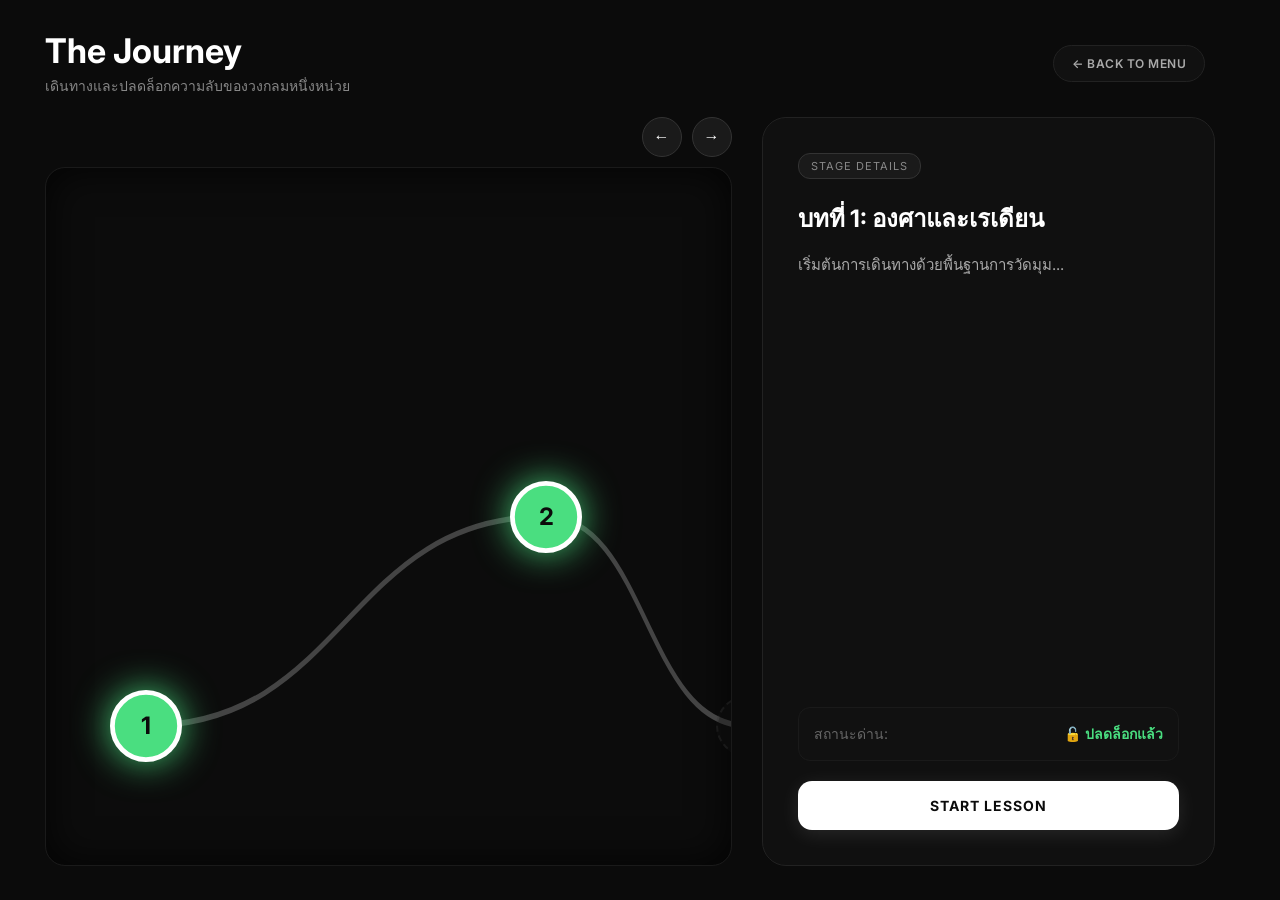
==== learn.html @ 532baa0c "Add files via upload" ====
<!DOCTYPE html>
<html lang="th">
<head>
    <meta charset="UTF-8">
    <meta name="viewport" content="width=device-width, initial-scale=1.0">
    <title>Trig - Pathway Map</title>
    <link rel="stylesheet" href="style/learn.css">
    <link href="https://fonts.googleapis.com/css2?family=Inter:wght@400;500;700&display=swap" rel="stylesheet">
</head>
<body>


    <main class="hero">
        <div class="container map-wrapper">
            
            <div class="top-row">
                <div class="title-text">
                    <h1>The Journey</h1>
                    <p>เดินทางและปลดล็อกความลับของวงกลมหนึ่งหน่วย</p>
                </div>

                <button class="btn-back" onclick="goBack()">← BACK TO MENU</button>
            </div>

            <div class="split-container">
                
                <div class="map-section">
                    <div class="scroll-controls">
                        <button class="btn-scroll" onclick="navigateLesson(-1)" title="ด่านก่อนหน้า">←</button>
                        <button class="btn-scroll" onclick="navigateLesson(1)" title="ด่านถัดไป">→</button>
                    </div>

                    <div class="map-scroll-window" id="mapScrollWindow">
                        <div class="map-area">
                            <svg class="map-path" viewBox="0 0 2000 500" preserveAspectRatio="none">
                                <path d="M 100 400 C 300 400, 300 250, 500 250 C 600 250, 600 400, 700 400 C 800 400, 800 150, 900 150 C 1100 150, 1100 350, 1300 350 C 1500 350, 1500 200, 1700 200 C 1800 200, 1850 300, 1900 300" 
                                      fill="none" stroke="#444" stroke-width="4" />
                            </svg>

                            <button class="map-node unlocked" style="left: 5%; top: 80%;" data-title="บทที่ 1" onclick="selectLesson(1)">1</button>
                            <button class="map-node active" style="left: 25%; top: 50%;" data-title="บทที่ 2" onclick="selectLesson(2)">2</button>
                            <button class="map-node locked" style="left: 35%; top: 80%;" data-title="บทที่ 3" onclick="selectLesson(3)">3</button>
                            <button class="map-node locked" style="left: 45%; top: 30%;" data-title="บทที่ 4" onclick="selectLesson(4)">4</button>
                            <button class="map-node locked" style="left: 65%; top: 70%;" data-title="บทที่ 5" onclick="selectLesson(5)">5</button>
                            <button class="map-node locked" style="left: 85%; top: 40%;" data-title="บทที่ 6" onclick="selectLesson(6)">6</button>
                            <button class="map-node treasure locked" style="left: 95%; top: 60%;" data-title="บททดสอบสุดท้าย" onclick="selectLesson(7)">X</button>
                        </div>
                    </div>
                </div>

                <div class="info-section">
                    <div class="info-badge">STAGE DETAILS</div>
                    <h2 id="infoTitle">เลือกบทเรียน</h2>
                    <p id="infoDesc">คลิกเลือกตัวเลขด่านบนแผนที่ทางฝั่งซ้าย เพื่อดูรายละเอียดเนื้อหาและเงื่อนไขการเข้าเรียน</p>
                    
                    <div class="info-status-box">
                        <span class="status-label">สถานะด่าน:</span>
                        <span id="infoStatus" class="status-value">-</span>
                    </div>

                    <button class="btn-start-disabled" id="btnStartLesson" onclick="startCurrentLesson()">
                        START LESSON
                    </button>
                </div>

            </div>
        </div>
    </main>

    <script src="script.js"></script>
</body>
</html>
---- style/learn.css ----
/* =========================================
   1. THE SETUP & GLOBALS
   ========================================= */
   html {
    background-color: #0b0b0b; /* ล็อกสีพื้นหลังสุดให้เป็นสีดำกลมกลืนกับตัวเว็บ */
}
/* ใส่ไว้ส่วนบนๆ ของไฟล์ CSS */
body {
    opacity: 0; /* สั่งให้ซ่อนไว้ก่อนตั้งแต่ยังไม่เริ่มวาดหน้า */
    animation: fadeIn 0.4s ease-out forwards; /* เรียกใช้แอนิเมชันให้สว่างขึ้น */
}

@keyframes fadeIn {
    from { opacity: 0; }
    to { opacity: 1; }
}
* {
    box-sizing: border-box;
}
body {
    margin: 0;
    font-family: 'Inter', sans-serif;
    background-color: #0b0b0b;
    color: #eee;
    overflow: hidden; 
    width: 100vw;       /* 🔴 ล็อกความกว้างตัวบอร์ดี้เท่าหน้าจอจริง */
    height: 100vh; 
    display: flex;
    flex-direction: column;
    -webkit-user-select: none;
    user-select: none;
}

body::before {
    content: '';
    position: fixed;
    top: 0; left: 0; width: 100%; height: 100%;
    background-image: linear-gradient(#1a1a1a 1px, transparent 1px), linear-gradient(90deg, #1a1a1a 1px, transparent 1px);
    background-size: 50px 50px;
    opacity: 0.15; z-index: -2;
    z-index: -2;
}

/* =========================================
   2. TOP ROW: จัดเนื้อหาแยกฝั่งซ้าย - ขวา
   ========================================= */
.top-row {
    display: flex;
    justify-content: space-between; 
    align-items: center;           
    width: 100%;                   
    margin-top: 0; 
    margin-bottom: 20px;     
    padding-right: 10px; /* 🟢 ดึงปุ่ม BACK TO MENU ให้ห่างขอบขวาเพิ่มขึ้นอีกหน่อย */
    text-align: left;              
    flex-shrink: 0;                
}

.title-text h1 {
    font-size: 34px;
    font-weight: 700;
    margin: 0 0 4px 0;       
    color: #fff;
}

.title-text p {
    color: #888;
    margin: 0;
    font-size: 14px;
}

.btn-back {
    background: #111;
    color: #aaa;
    border: 1px solid #222;
    padding: 10px 18px;
    border-radius: 20px;
    font-size: 12px;
    font-weight: 600;
    letter-spacing: 0.5px;
    cursor: pointer;
    transition: all 0.3s ease;
    font-family: 'Inter', sans-serif;
    white-space: nowrap; 
}

.btn-back:hover {
    background: #ffffff;
    color: #0b0b0b;
    border-color: #ffffff;
    box-shadow: 0 4px 15px rgba(255, 255, 255, 0.1);
}

/* =========================================
   3. MAP CONTAINER, SPLIT LAYOUT & SCROLL
   ========================================= */
.hero {
    width: 100vw;                  
    height: 100vh;                 
    display: flex; 
    flex-direction: column;
    justify-content: flex-start; 
    align-items: stretch;          
    
    /* 🟢 ปรับตรงนี้: เพิ่ม padding ฝั่งขวา (ตัวเลขที่สอง) จาก 40px เป็น 60px หรือ 70px */
    /* เรียงลำดับเป็น: บน(30px) ขวา(65px) ล่าง(24px) ซ้าย(45px) */
    padding: 30px 65px 24px 45px;  
    
    overflow: hidden; 
}

.map-wrapper {
    width: 100%; 
    height: 100%; 
    display: flex; 
    flex-direction: column; 
    align-items: stretch;          /* 🔴 เปลี่ยนเป็น stretch เพื่อคุมระเบียบแถว */
    animation: fadeUp 0.8s ease-out forwards;
    min-height: 0; 
    min-width: 0;                  /* 🔴 ป้องกันการขยายตัวเกินขอบเขต Flex */
}

@keyframes fadeUp {
    from { opacity: 0; transform: translateY(20px); }
    to { opacity: 1; transform: translateY(0); }
}

/* กล่องแบ่งโครงสร้างหน้าจอ ซ้าย/ขวา */
.split-container {
    display: flex;
    width: 100%;
    gap: 30px;
    flex-grow: 1;
    min-height: 0;                 /* ล็อกความสูงไม่ให้เกินขอบล่างหน้าจอ */
    min-width: 0;                  /* 🔴 ป้องกันแผนที่ด้านในดันความกว้างกล่องแตก */
    margin-bottom: 10px;
}

/* โซนแผนที่ (ฝั่งซ้าย) */
.map-section {
    flex: 1.8; 
    display: flex;
    flex-direction: column;
    min-width: 0;
    min-height: 0;                 /* 🔴 ล็อกความสูงฝั่งซ้าย */
}

/* ปุ่มลูกศรควบคุมการเลื่อน */
.scroll-controls {
    display: flex;
    gap: 10px;
    margin-bottom: 10px;
    justify-content: flex-end; 
    flex-shrink: 0;                /* ห้ามปุ่มลูกศรโดนบีบแบน */
}

.btn-scroll {
    background-color: #1a1a1a;
    color: #fff;
    border: 1px solid #333;
    width: 40px;
    height: 40px;
    border-radius: 50%;
    cursor: pointer;
    font-size: 16px;
    display: flex;
    align-items: center;
    justify-content: center;
    transition: all 0.3s ease;
}

.btn-scroll:hover {
    background-color: #ffffff;
    color: #0b0b0b;
    border-color: #ffffff;
}

/* กรอบเลื่อนหน้าต่างแผนที่ */
.map-scroll-window {
    width: 100%;
    flex-grow: 1;
    overflow-x: auto;  
    overflow-y: hidden;
    border-radius: 20px;
    background-color: rgba(15, 15, 15, 0.5);
    border: 1px solid #1a1a1a;
    box-shadow: inset 0 0 40px rgba(0,0,0,0.8); 
    min-height: 0;                 /* 🔴 เปิดทางให้ระบบ Scroll ทำงานได้อย่างถูกต้อง */
}

/* ตกแต่งแถบเลื่อนเฉพาะฝั่งแผนที่ */
.map-scroll-window::-webkit-scrollbar { height: 6px; }
.map-scroll-window::-webkit-scrollbar-track { background: #0f0f0f; border-radius: 10px; }
.map-scroll-window::-webkit-scrollbar-thumb { background: #222; border-radius: 10px; }
.map-scroll-window::-webkit-scrollbar-thumb:hover { background: #444; }

.map-area {
    position: relative;
    width: 2000px; 
    height: 100%; 
}

.map-path {
    position: absolute;
    top: 0; left: 0;
    width: 100%; height: 100%;
    z-index: 1;
}

/* =========================================
   4. INFO PANEL (กล่องข้อมูลฝั่งขวา)
   ========================================= */
.info-section {
    flex: 1; 
    background: rgba(20, 20, 20, 0.6);
    border: 1px solid #222;
    border-radius: 24px;
    padding: 35px;
    display: flex;
    flex-direction: column;
    align-items: flex-start;
    text-align: left;
    backdrop-filter: blur(10px);
    min-height: 0;
    min-width: 0;                  /* 🔴 ป้องกันกล่องข้อมูลโดนบีบหาย */
}

.info-badge {
    font-size: 11px;
    color: #888;
    background: #1a1a1a;
    padding: 5px 12px;
    border-radius: 12px;
    border: 1px solid #333;
    margin-bottom: 20px;
    letter-spacing: 1px;
    flex-shrink: 0;
}

.info-section h2 {
    font-size: 24px;
    font-weight: 700;
    margin: 0 0 15px 0;
    color: #fff;
    flex-shrink: 0;
}

.info-section p {
    font-size: 15px;
    color: #aaa;
    line-height: 1.6;
    margin: 0 0 25px 0;
    flex-grow: 1; 
    overflow-y: auto; 
}

.info-status-box {
    width: 100%;
    background: #111;
    border: 1px solid #1a1a1a;
    border-radius: 12px;
    padding: 15px;
    display: flex;
    justify-content: space-between;
    align-items: center;
    margin-bottom: 20px;
    flex-shrink: 0;
}

.status-label { font-size: 14px; color: #666; }
.status-value { font-size: 14px; font-weight: 600; }

/* ดีไซน์ปุ่มกดเริ่มบทเรียนด้านล่างสุด */
.btn-start-disabled {
    width: 100%;
    padding: 16px;
    border-radius: 14px;
    font-size: 14px;
    font-weight: 700;
    letter-spacing: 1px;
    border: none;
    background-color: #222;
    color: #555;
    cursor: not-allowed;
    transition: all 0.3s ease;
    font-family: 'Inter', sans-serif;
    flex-shrink: 0;
}

.btn-start-active {
    width: 100%;
    padding: 16px;
    border-radius: 14px;
    font-size: 14px;
    font-weight: 700;
    letter-spacing: 1px;
    border: none;
    background-color: #ffffff;
    color: #0b0b0b;
    cursor: pointer;
    transition: all 0.3s ease;
    font-family: 'Inter', sans-serif;
    box-shadow: 0 4px 20px rgba(255, 255, 255, 0.1);
    flex-shrink: 0;
}

.btn-start-active:hover {
    transform: translateY(-2px);
    box-shadow: 0 6px 25px rgba(255, 255, 255, 0.2);
}

/* =========================================
   5. MAP NODES (จุดบนแผนที่ยังใช้โค้ดเดิม)
   ========================================= */
.map-node {
    position: absolute;
    width: 60px; height: 60px;
    border-radius: 50%;
    transform: translate(-50%, -50%);
    z-index: 2;
    display: flex; justify-content: center; align-items: center;
    font-size: 20px; font-weight: 700;
    font-family: 'Inter', sans-serif;
    cursor: pointer;
    transition: all 0.3s ease;
}
.map-node.unlocked { background-color: #0b0b0b; color: #fff; border: 2px solid #fff; }
.map-node.unlocked:hover { background-color: #1a1a1a; transform: translate(-50%, -50%) scale(1.1); }
.map-node.active { background-color: #fff; color: #0b0b0b; border: none; box-shadow: 0 0 20px rgba(255, 255, 255, 0.4); animation: pulse 2s infinite; }
.map-node.active:hover { transform: translate(-50%, -50%) scale(1.15); }

@keyframes pulse {
    0% { box-shadow: 0 0 0 0 rgba(255, 255, 255, 0.4); }
    70% { box-shadow: 0 0 0 15px rgba(255, 255, 255, 0); }
    100% { box-shadow: 0 0 0 0 rgba(255, 255, 255, 0); }
}

.map-node.locked { background-color: #0b0b0b; color: #444; border: 2px dashed #444; cursor: not-allowed; }
.map-node.treasure { font-family: serif; font-size: 28px; background-color: transparent; border: none; color: #444; }

.map-node::after { display: none; }


/* =========================================
   🌟 MARKER อัปเกรด: มาร์กด่านปัจจุบันให้เห็นชัดเจนแบบถาวร
   ========================================= */
.map-node.active {
    background-color: #4ade80 !important; /* เปลี่ยนเป็นสีเขียวสว่างเด่นๆ */
    color: #0b0b0b !important; /* ตัวหนังสือสีดำให้ตัดกัน */
    border: 4px solid #ffffff !important; /* ขอบหนาสีขาว */
    box-shadow: 0 0 30px rgba(74, 222, 128, 0.9) !important; /* แสงเรืองรองรอบๆ */
    transform: translate(-50%, -50%) scale(1.2) !important; /* ขยายขนาดวงกลมค้างไว้ */
    z-index: 10 !important; /* ดันให้อยู่เลเยอร์หน้าสุดเสมอ */
}

/* 📍 เพิ่มหมุดลอยเด้งๆ ชี้เป้าด่านที่เลือกไว้ */
.map-node.active::before {
    position: absolute;
    top: -45px;
    font-size: 28px;
    animation: floatPin 1.5s ease-in-out infinite; /* สั่งให้เด้งขึ้นลงสมูทๆ */
    filter: drop-shadow(0 4px 6px rgba(0,0,0,0.5));
}

/* แอนิเมชันสำหรับหมุดเด้ง */
@keyframes floatPin {
    0%, 100% { transform: translateY(0); }
    50% { transform: translateY(-10px); }
}
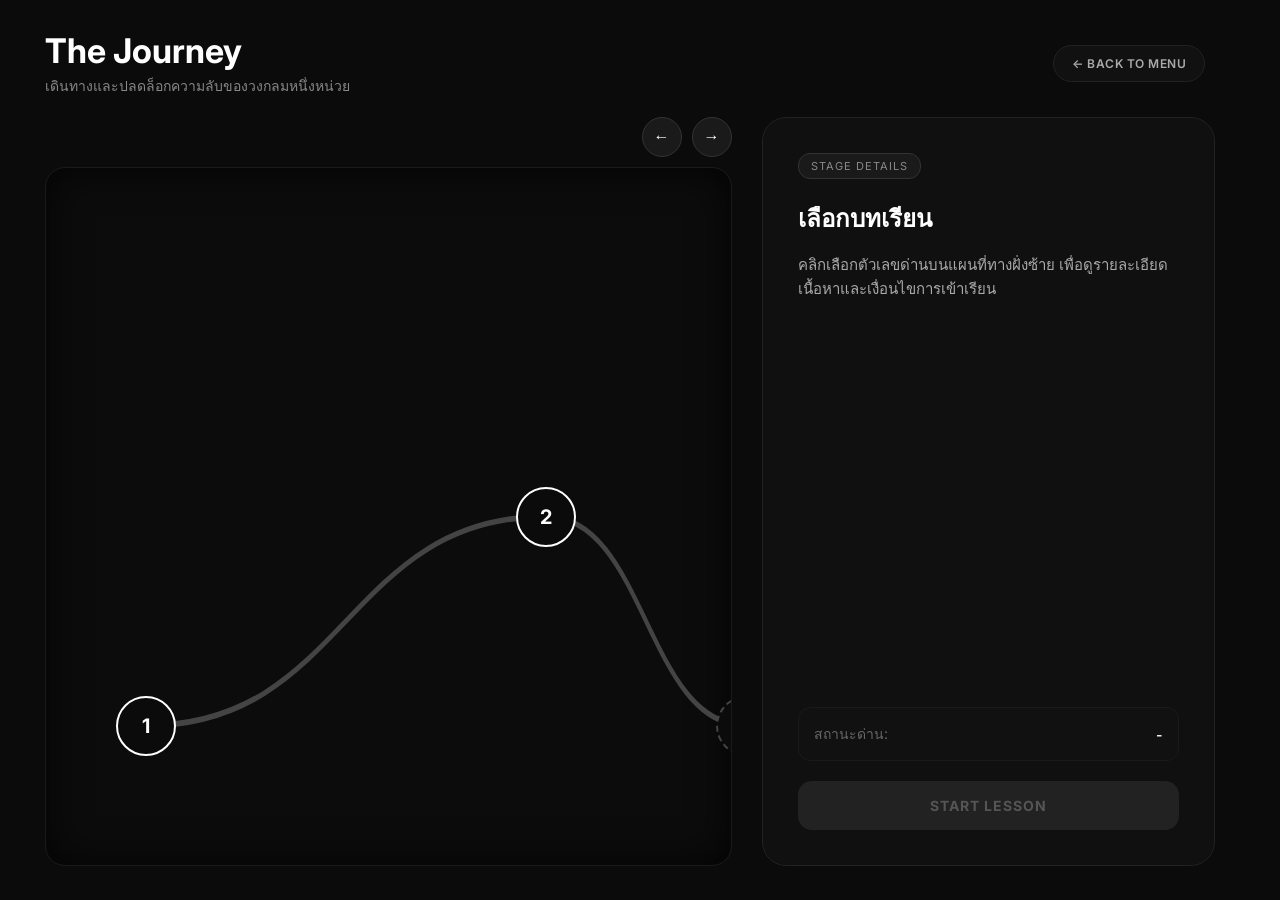
==== commit 345c6494: "Add files via upload" ====
--- a/learn.html
+++ b/learn.html
@@ -26,11 +26,13 @@
                 
                 <div class="map-section">
                     <div class="scroll-controls">
-                        <button class="btn-scroll" onclick="navigateLesson(-1)" title="ด่านก่อนหน้า">←</button>
-                        <button class="btn-scroll" onclick="navigateLesson(1)" title="ด่านถัดไป">→</button>
+                        <button class="btn-scroll" onclick="scrollMap(-300)" title="เลื่อนซ้าย">←</button>
+                        <button class="btn-scroll" onclick="scrollMap(300)" title="เลื่อนขวา">→</button>
                     </div>
 
-                    <div class="map-scroll-window" id="mapScrollWindow">
+    <button id="btnSelectNode" class="btn-select-node" onclick="openPopup()">ดูข้อมูลด่าน</button>
+
+    <div class="map-scroll-window" id="mapScrollWindow">
                         <div class="map-area">
                             <svg class="map-path" viewBox="0 0 2000 500" preserveAspectRatio="none">
                                 <path d="M 100 400 C 300 400, 300 250, 500 250 C 600 250, 600 400, 700 400 C 800 400, 800 150, 900 150 C 1100 150, 1100 350, 1300 350 C 1500 350, 1500 200, 1700 200 C 1800 200, 1850 300, 1900 300" 
@@ -38,7 +40,7 @@
                             </svg>
 
                             <button class="map-node unlocked" style="left: 5%; top: 80%;" data-title="บทที่ 1" onclick="selectLesson(1)">1</button>
-                            <button class="map-node active" style="left: 25%; top: 50%;" data-title="บทที่ 2" onclick="selectLesson(2)">2</button>
+                            <button class="map-node unlocked" style="left: 25%; top: 50%;" data-title="บทที่ 2" onclick="selectLesson(2)">2</button>
                             <button class="map-node locked" style="left: 35%; top: 80%;" data-title="บทที่ 3" onclick="selectLesson(3)">3</button>
                             <button class="map-node locked" style="left: 45%; top: 30%;" data-title="บทที่ 4" onclick="selectLesson(4)">4</button>
                             <button class="map-node locked" style="left: 65%; top: 70%;" data-title="บทที่ 5" onclick="selectLesson(5)">5</button>
@@ -48,7 +50,9 @@
                     </div>
                 </div>
 
-                <div class="info-section">
+                <div class="info-section" id="infoSection">
+                    <button class="btn-close-popup" onclick="closePopup()">×</button>
+    
                     <div class="info-badge">STAGE DETAILS</div>
                     <h2 id="infoTitle">เลือกบทเรียน</h2>
                     <p id="infoDesc">คลิกเลือกตัวเลขด่านบนแผนที่ทางฝั่งซ้าย เพื่อดูรายละเอียดเนื้อหาและเงื่อนไขการเข้าเรียน</p>
--- a/style/learn.css
+++ b/style/learn.css
@@ -24,7 +24,7 @@
     color: #eee;
     overflow: hidden; 
     width: 100vw;       /* 🔴 ล็อกความกว้างตัวบอร์ดี้เท่าหน้าจอจริง */
-    height: 100vh; 
+    height: 100dvh; 
     display: flex;
     flex-direction: column;
     -webkit-user-select: none;
@@ -366,4 +366,88 @@
 @keyframes floatPin {
     0%, 100% { transform: translateY(0); }
     50% { transform: translateY(-10px); }
+}
+
+/* ซ่อนปุ่ม Select และปุ่มปิดป๊อปอัพ บนหน้าจอคอมพิวเตอร์ปกติ */
+.btn-select-node { display: none; }
+.btn-close-popup { display: none; }
+
+/* =========================================
+   📱 โหมดแท็บเล็ตและมือถือ (iPad / Mobile)
+   ========================================= */
+@media (max-width: 1024px) {
+    .split-container {
+        flex-direction: column;
+        height: 100dvh;
+        overflow: hidden;
+    }
+    
+    .map-section {
+        width: 100%;
+        height: 100dvh; /* แผนที่แสดงเต็มจอ */
+        border: none;
+        position: relative;
+    }
+
+    /* 📍 ตกแต่งปุ่ม Select ให้ลอยอยู่ด้านล่างกึ่งกลางของแผนที่ */
+    .btn-select-node {
+        display: block;
+        position: fixed;
+        bottom: 40px;
+        left: 50%;
+        transform: translateX(-50%);
+        z-index: 90;
+        background-color: #4ade80;
+        color: #0b0b0b;
+        border: none;
+        padding: 15px 30px;
+        font-size: 16px;
+        font-weight: bold;
+        border-radius: 50px;
+        cursor: pointer;
+        box-shadow: 0 8px 25px rgba(74, 222, 128, 0.4);
+        transition: all 0.2s ease;
+    }
+    .btn-select-node:active {
+        transform: translateX(-50%) scale(0.95);
+    }
+
+    /* ซ่อน Pop-up ข้อมูลไว้ใต้หน้าจอก่อน */
+    .info-section {
+        position: fixed;
+        bottom: -100%; 
+        left: 0;
+        width: 100%;
+        height: auto;
+        background-color: #111111;
+        border-top: 1px solid #333;
+        border-top-left-radius: 30px;
+        border-top-right-radius: 30px;
+        padding: 40px 30px;
+        z-index: 100;
+        transition: bottom 0.4s cubic-bezier(0.25, 1, 0.5, 1);
+        box-shadow: 0 -10px 40px rgba(0, 0, 0, 0.9);
+        display: flex;
+        flex-direction: column;
+        align-items: center;
+        text-align: center;
+    }
+
+    /* คลาสนี้ถูกสั่งงานโดย JS เมื่อกดปุ่ม Select เพื่อดันป๊อปอัพขึ้นมา */
+    .info-section.show-popup {
+        bottom: 0;
+    }
+
+    /* ตกแต่งปุ่มกากบาทปิดป๊อปอัพ */
+    .btn-close-popup {
+        display: block;
+        position: absolute;
+        top: 15px;
+        right: 25px;
+        background: none;
+        border: none;
+        color: #666;
+        font-size: 36px;
+        cursor: pointer;
+    }
 }
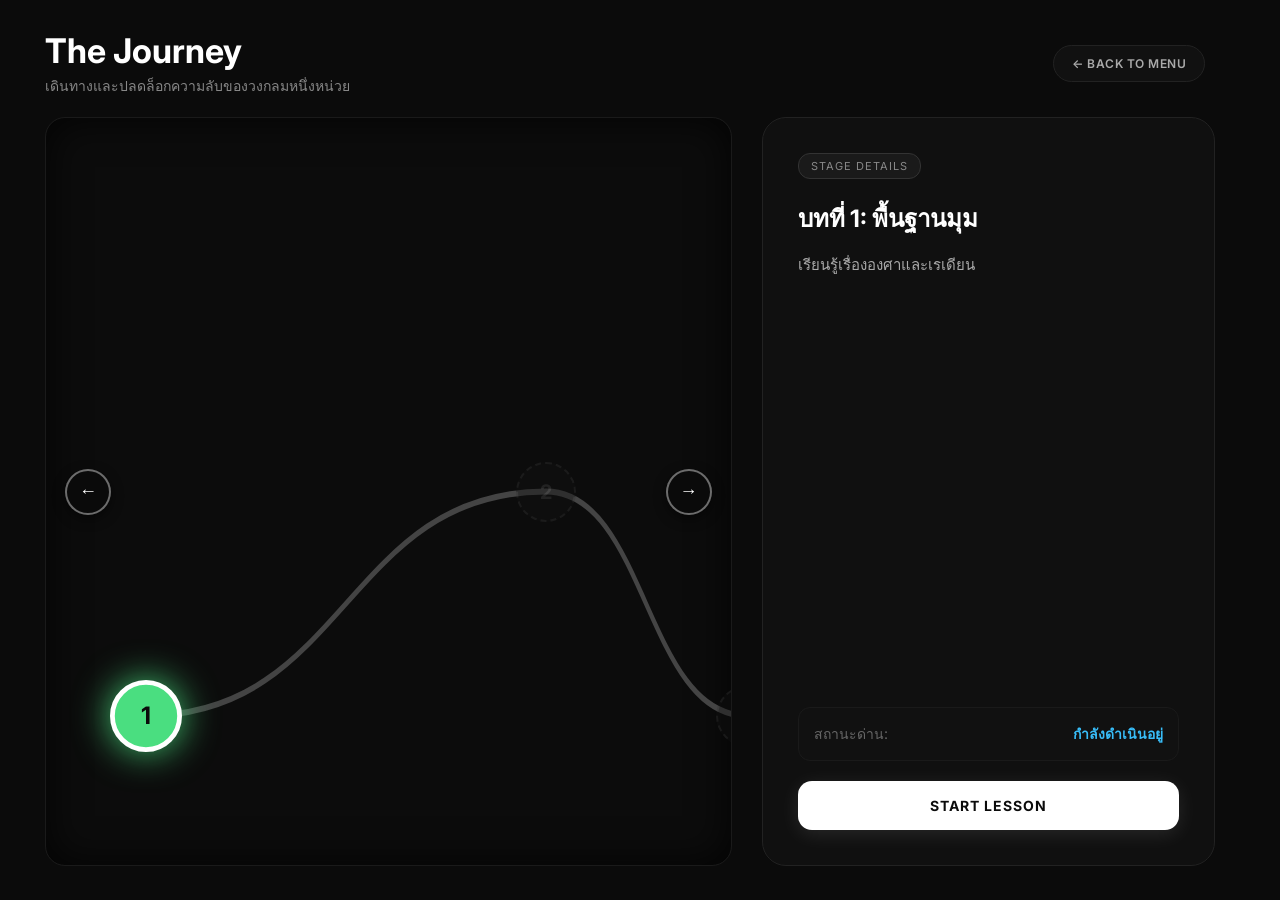
==== commit aef8b2a6: "Add files via upload" ====
--- a/learn.html
+++ b/learn.html
@@ -8,7 +8,6 @@
     <link href="https://fonts.googleapis.com/css2?family=Inter:wght@400;500;700&display=swap" rel="stylesheet">
 </head>
 <body>
-
 
     <main class="hero">
         <div class="container map-wrapper">
@@ -30,9 +29,9 @@
                         <button class="btn-scroll" onclick="scrollMap(300)" title="เลื่อนขวา">→</button>
                     </div>
 
-    <button id="btnSelectNode" class="btn-select-node" onclick="openPopup()">ดูข้อมูลด่าน</button>
+                    <button id="btnSelectNode" class="btn-select-node" onclick="openPopup()">ดูข้อมูลด่าน</button>
 
-    <div class="map-scroll-window" id="mapScrollWindow">
+                    <div class="map-scroll-window" id="mapScrollWindow">
                         <div class="map-area">
                             <svg class="map-path" viewBox="0 0 2000 500" preserveAspectRatio="none">
                                 <path d="M 100 400 C 300 400, 300 250, 500 250 C 600 250, 600 400, 700 400 C 800 400, 800 150, 900 150 C 1100 150, 1100 350, 1300 350 C 1500 350, 1500 200, 1700 200 C 1800 200, 1850 300, 1900 300" 
@@ -40,7 +39,7 @@
                             </svg>
 
                             <button class="map-node unlocked" style="left: 5%; top: 80%;" data-title="บทที่ 1" onclick="selectLesson(1)">1</button>
-                            <button class="map-node unlocked" style="left: 25%; top: 50%;" data-title="บทที่ 2" onclick="selectLesson(2)">2</button>
+                            <button class="map-node locked" style="left: 25%; top: 50%;" data-title="บทที่ 2" onclick="selectLesson(2)">2</button>
                             <button class="map-node locked" style="left: 35%; top: 80%;" data-title="บทที่ 3" onclick="selectLesson(3)">3</button>
                             <button class="map-node locked" style="left: 45%; top: 30%;" data-title="บทที่ 4" onclick="selectLesson(4)">4</button>
                             <button class="map-node locked" style="left: 65%; top: 70%;" data-title="บทที่ 5" onclick="selectLesson(5)">5</button>
--- a/style/learn.css
+++ b/style/learn.css
@@ -142,39 +142,55 @@
     display: flex;
     flex-direction: column;
     min-width: 0;
-    min-height: 0;                 /* 🔴 ล็อกความสูงฝั่งซ้าย */
-}
-
-/* ปุ่มลูกศรควบคุมการเลื่อน */
+    min-height: 0;
+    position: relative;      
+}
+
 .scroll-controls {
-    display: flex;
-    gap: 10px;
-    margin-bottom: 10px;
-    justify-content: flex-end; 
-    flex-shrink: 0;                /* ห้ามปุ่มลูกศรโดนบีบแบน */
-}
-
+    position: absolute;
+    top: 50%; /* จัดให้อยู่กึ่งกลางแนวตั้งของช่องเลือกด่าน */
+    left: 0;
+    right: 0;
+    transform: translateY(-50%);
+    display: flex;
+    justify-content: space-between; /* แยกปุ่มซ้าย-ขวา ไปไว้ที่ขอบสองฝั่ง */
+    padding: 0 20px; /* เว้นระยะห่างจากขอบกล่องเข้ามานิดนึง */
+    z-index: 30; /* ดันให้อยู่เลเยอร์บนสุด เหนือเส้น SVG และวงกลมด่าน */
+    pointer-events: none; /* 🌟 สำคัญมาก: ป้องกันไม่ให้กล่องเปล่าๆ ไปบังการจิ้มเลือกด่าน */
+}
+
+/* 3. ปรับแต่งปุ่มลูกศรให้เป็นวงกลมลอยแบบพรีเมียม */
 .btn-scroll {
-    background-color: #1a1a1a;
-    color: #fff;
-    border: 1px solid #333;
-    width: 40px;
-    height: 40px;
-    border-radius: 50%;
+    pointer-events: auto; /* เปิดให้ตัวปุ่มสามารถกดคลิกได้ปกติ */
+    width: 46px;
+    height: 46px;
+    background-color: rgba(11, 11, 11, 0.8); /* สีดำโปร่งแสง เนียนไปกับพื้นหลัง */
+    border: 2px solid rgba(255, 255, 255, 0.4);
+    color: #ffffff;
+    border-radius: 50%; /* เปลี่ยนปุ่มเป็นวงกลมโมเดิร์น */
+    font-size: 18px;
+    font-weight: bold;
     cursor: pointer;
-    font-size: 16px;
     display: flex;
     align-items: center;
     justify-content: center;
-    transition: all 0.3s ease;
-}
-
+    transition: all 0.2s ease;
+    box-shadow: 0 4px 12px rgba(0, 0, 0, 0.5); /* ใส่เงาให้ปุ่มดูลอยขึ้นมาจากแผนที่ */
+}
+
+/* เอฟเฟกต์ตอนเอาเมาส์ไปชี้ปุ่ม */
 .btn-scroll:hover {
     background-color: #ffffff;
     color: #0b0b0b;
     border-color: #ffffff;
-}
-
+    transform: scale(1.1); /* ขยายใหญ่ขึ้นเล็กน้อยตอนชี้ */
+    box-shadow: 0 0 15px rgba(255, 255, 255, 0.4);
+}
+
+/* เอฟเฟกต์ตอนกดคลิกปุ่ม */
+.btn-scroll:active {
+    transform: scale(0.95);
+}
 /* กรอบเลื่อนหน้าต่างแผนที่ */
 .map-scroll-window {
     width: 100%;
@@ -373,81 +389,70 @@
 .btn-close-popup { display: none; }
 
 /* =========================================
-   📱 โหมดแท็บเล็ตและมือถือ (iPad / Mobile)
+   📱 โหมดแท็บเล็ตและมือถือ (iPad / Safari Fix) - หน้า Learn
+   ========================================= */
+/* =========================================
+   📱 อัปเดตแก้ปัญหาติดขอบล่างบน iPad (ในไฟล์ style/learn.css)
    ========================================= */
 @media (max-width: 1024px) {
+    
+    /* 📍 1. หักลบความสูงของพื้นที่แสดงผลรวมลงอีก เพื่อไม่ให้กล่องหลักไปเบียดชิดขอบล่าง */
     .split-container {
         flex-direction: column;
-        height: 100dvh;
         overflow: hidden;
+        margin: 0 !important;
+        /* เปลี่ยนจาก -80px เป็นคำสั่งด้านล่างนี้ เพื่อเว้นพื้นที่ด้านล่างเพิ่มขึ้น */
+        height: calc(100dvh - 110px - env(safe-area-inset-bottom)) !important; 
     }
-    
-    .map-section {
-        width: 100%;
-        height: 100dvh; /* แผนที่แสดงเต็มจอ */
-        border: none;
-        position: relative;
+
+    /* 📍 2. เพิ่มพื้นที่ว่างใต้แผนที่ เพื่อดันให้วงกลมด่านต่างๆ ลอยสูงขึ้น ไม่ติดขอบล่างของกล่อง */
+    .map-scroll-window {
+        padding-bottom: 90px !important; /* ดันเนื้อหาและวงกลมด่านด้านล่างขึ้นมา */
     }
 
-    /* 📍 ตกแต่งปุ่ม Select ให้ลอยอยู่ด้านล่างกึ่งกลางของแผนที่ */
+    /* 📍 3. ขยับปุ่มสีเขียว "ดูข้อมูลด่าน" ให้ลอยสูงขึ้นพ้นจากแถบสไลด์หน้าจอของ iPad */
     .btn-select-node {
         display: block;
         position: fixed;
-        bottom: 40px;
         left: 50%;
         transform: translateX(-50%);
         z-index: 90;
         background-color: #4ade80;
         color: #0b0b0b;
         border: none;
-        padding: 15px 30px;
-        font-size: 16px;
+        padding: 14px 28px;
+        font-size: 15px;
         font-weight: bold;
         border-radius: 50px;
-        cursor: pointer;
         box-shadow: 0 8px 25px rgba(74, 222, 128, 0.4);
-        transition: all 0.2s ease;
+        
+        /* 🛠️ ปรับตรงนี้: ขยับความสูงจากขอบล่างเพิ่มขึ้นจาก 50px เป็น 85px */
+        bottom: calc(85px + env(safe-area-inset-bottom)) !important; 
     }
-    .btn-select-node:active {
-        transform: translateX(-50%) scale(0.95);
-    }
-
-    /* ซ่อน Pop-up ข้อมูลไว้ใต้หน้าจอก่อน */
+
+    /* 📍 4. เพิ่มพื้นที่ด้านล่างสุดข้างใน Pop-up ข้อมูลด่าน ให้ตัวหนังสือโปร่งและลอยสูงขึ้น */
     .info-section {
         position: fixed;
         bottom: -100%; 
         left: 0;
         width: 100%;
         height: auto;
+        max-height: 70dvh; /* ปรับลดความสูงป๊อปอัพลงเล็กน้อยไม่ให้บังมิดจอ */
+        overflow-y: auto; 
+        -webkit-overflow-scrolling: touch;
         background-color: #111111;
         border-top: 1px solid #333;
-        border-top-left-radius: 30px;
-        border-top-right-radius: 30px;
-        padding: 40px 30px;
+        border-top-left-radius: 25px;
+        border-top-right-radius: 25px;
         z-index: 100;
         transition: bottom 0.4s cubic-bezier(0.25, 1, 0.5, 1);
         box-shadow: 0 -10px 40px rgba(0, 0, 0, 0.9);
-        display: flex;
-        flex-direction: column;
-        align-items: center;
-        text-align: center;
+        
+        /* 🛠️ ปรับตรงนี้: เพิ่มระยะขอบล่างสุดในป๊อปอัพจาก 50px เป็น 90px เพื่อหนีขอบจอ */
+        padding: 35px 25px calc(90px + env(safe-area-inset-bottom)) 25px !important; 
     }
 
-    /* คลาสนี้ถูกสั่งงานโดย JS เมื่อกดปุ่ม Select เพื่อดันป๊อปอัพขึ้นมา */
     .info-section.show-popup {
         bottom: 0;
     }
-
-    /* ตกแต่งปุ่มกากบาทปิดป๊อปอัพ */
-    .btn-close-popup {
-        display: block;
-        position: absolute;
-        top: 15px;
-        right: 25px;
-        background: none;
-        border: none;
-        color: #666;
-        font-size: 36px;
-        cursor: pointer;
-    }
 }
